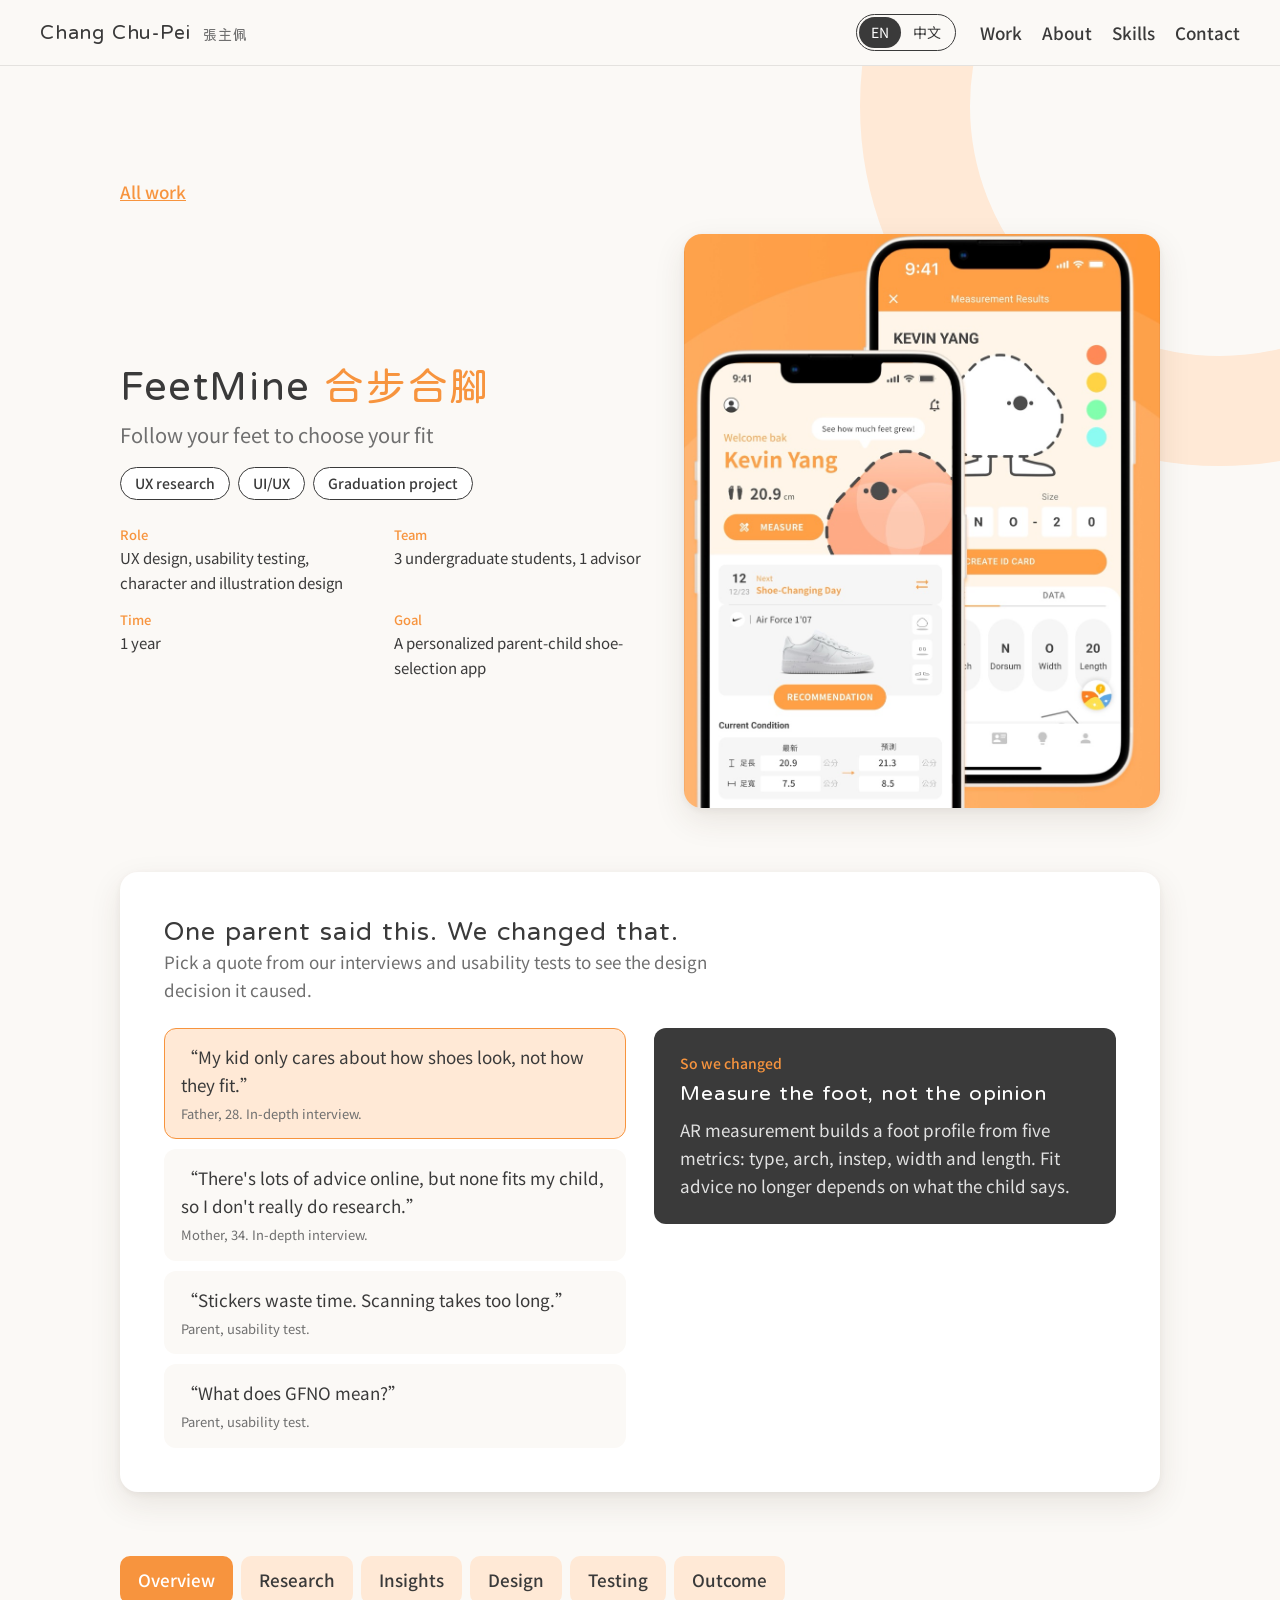
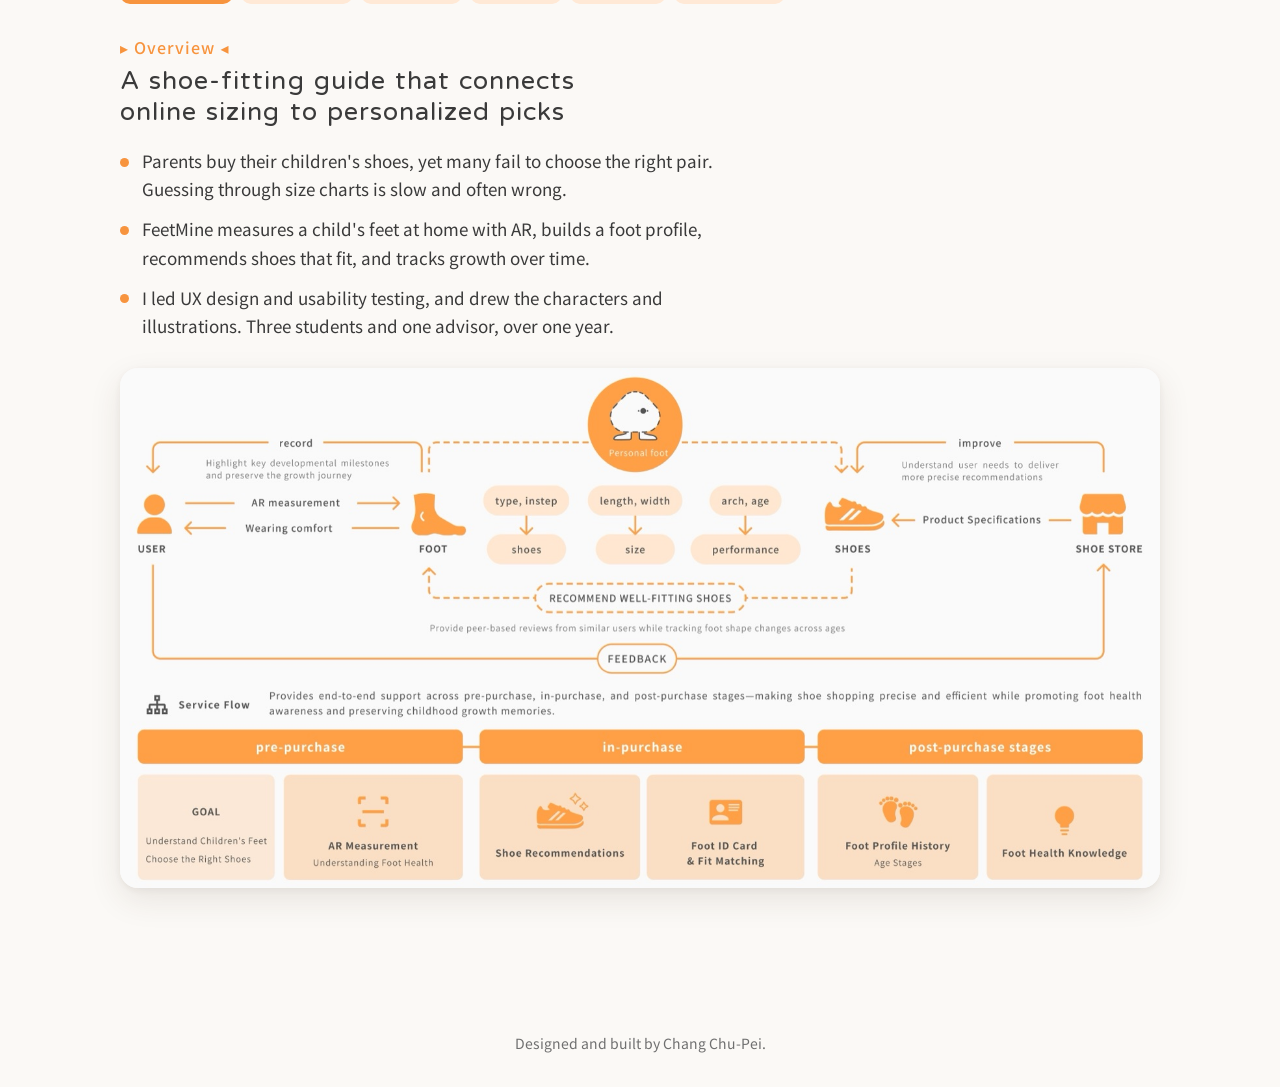
==== feetmine.html @ 97635e53 "Split the site into a case-study page per project script.js becomes site.js (shared), home.js and pr" ====
<!DOCTYPE html>
<html lang="en">
<head>
  <meta charset="utf-8">
  <meta name="viewport" content="width=device-width, initial-scale=1">
  <title>FeetMine 合步合腳, a case study by Chang Chu-Pei</title>
  <meta name="description" content="FeetMine: a parent-child shoe-selection app. UX research, prototyping and usability testing by Chang Chu-Pei.">
  <link rel="preconnect" href="https://fonts.gstatic.com" crossorigin>
  <link href="https://fonts.googleapis.com/css2?family=Huninn&family=Noto+Sans+TC:wght@400;500&display=swap" rel="stylesheet">
  <link rel="stylesheet" href="style.css">
</head>
<body data-project="feetmine">
  <!-- A case-study page. data-project above names the entry in content.js that fills this page.
       To add a project: copy this file, change data-project, and add the entry to content.js. -->

  <a class="skip" href="#study" data-text="site.skip"></a>

  <header class="topbar">
    <a class="brand" href="index.html"><span data-text="site.name"></span> <small data-text="site.nameOther"></small></a>
    <div class="lang" role="group" aria-label="Language / 語言">
      <button type="button" data-lang="en" lang="en">EN</button>
      <button type="button" data-lang="zh" lang="zh-Hant">中文</button>
    </div>
    <nav>
      <a href="index.html#work" data-text="site.nav.work"></a>
      <a href="index.html#about" data-text="site.nav.about"></a>
      <a href="index.html#skills" data-text="site.nav.skills"></a>
      <a href="index.html#contact" data-text="site.nav.contact"></a>
    </nav>
  </header>

  <main>
    <section id="study" class="section project" aria-labelledby="project-name">
      <div class="wrap">
        <a class="back" href="index.html#work" data-text="work.all"></a>

        <div class="project-head">
          <div>
            <h2 id="project-name"><span data-text="project.name"></span> <span class="zh-name" data-text="project.nameZh"></span></h2>
            <p class="tagline" data-text="project.tagline"></p>
            <ul class="tags" id="project-tags"></ul>
            <dl class="facts" id="project-facts"></dl>
          </div>
          <figure class="cover"><img id="cover" alt=""></figure>
        </div>

        <!-- The quote demo: what one person said, and what changed because of it. -->
        <div class="insights">
          <h3 data-text="project.insights.title"></h3>
          <p data-text="project.insights.lead"></p>
          <div class="insights-grid">
            <div class="quotes" id="quotes"></div>
            <div class="decision" id="decision" aria-live="polite"></div>
          </div>
        </div>

        <!-- The phases, one tab each. -->
        <div class="tabs" role="tablist" id="tablist"></div>
        <div id="panels"></div>
      </div>
    </section>
  </main>

  <footer><p data-text="site.footer"></p></footer>

  <script src="content.js"></script>
  <script src="site.js"></script>
  <script src="project.js"></script>
</body>
</html>
---- style.css ----
/* style.css — colors, fonts and layout for the whole site.
   The variables at the top are the design tokens. Change a color here and it changes everywhere.
   Rules are written for phones first. The @media (min-width: …) blocks at the end add the wider layouts. */

:root {
  --paper: #fbf9f6;
  --ink: #3a3a3a;
  --ink-soft: #6f6f6f;
  --line: rgba(58, 58, 58, 0.12);
  --card: #ffffff;
  --blue: #2f7cf6;                  /* the site's own colour */
  --blue-wash: #e3edff;
  --accent: var(--blue);            /* the current section's colour; project pages and cards set their own */
  --accent-wash: var(--blue-wash);
  --shadow: 0 12px 32px rgba(70, 50, 30, 0.10), 0 2px 6px rgba(70, 50, 30, 0.06);
  --shadow-lifted: 0 24px 48px rgba(70, 50, 30, 0.18), 0 4px 10px rgba(70, 50, 30, 0.08);
  --font-display: "Huninn", "Noto Sans TC", system-ui, sans-serif;
  --font-body: "Noto Sans TC", system-ui, sans-serif;
  --radius: 18px;
  --gutter: clamp(16px, 4vw, 40px);
}

/* ---------- Base ---------- */

*, *::before, *::after { box-sizing: border-box; }
html { scroll-behavior: smooth; }
body {
  margin: 0;
  font: 400 17px/1.65 var(--font-body);
  color: var(--ink);
  background: var(--paper);
}
img { max-width: 100%; height: auto; display: block; }
figure { margin: 0; }
ul, ol { margin: 0; padding: 0; list-style: none; }
h1, h2, h3, h4,
.brand, .folder-title, .badge-name, .note-title, .postcard-body {
  font-family: var(--font-display);
  letter-spacing: 0.04em;
}
h1, h2, h3, h4 { font-weight: 400; line-height: 1.2; margin: 0; }
h1 { font-size: clamp(32px, 3.4vw, 48px); line-height: 1.15; }
h2 { font-size: clamp(28px, 3.4vw, 40px); }
h3 { font-size: 26px; }
h4 { font-size: 21px; }
p { margin: 0 0 1em; max-width: 64ch; }
a { color: var(--accent); }
button { font: inherit; color: inherit; }
:focus-visible { outline: 3px solid var(--accent); outline-offset: 3px; }

.wrap { max-width: 1120px; margin-inline: auto; padding-inline: var(--gutter); }
.section { padding-block: clamp(64px, 9vw, 112px); }

.skip {
  position: absolute; top: -60px; left: 16px; z-index: 100;
  padding: 8px 14px; border-radius: 8px; background: var(--ink); color: #fff;
}
.skip:focus { top: 12px; }

/* ---------- Top bar ---------- */

.topbar {
  position: sticky; top: 0; z-index: 50;
  display: flex; flex-wrap: wrap; align-items: center; gap: 12px 24px;
  padding: 14px var(--gutter);
  background: var(--paper);
  border-bottom: 1px solid var(--line);
}
.brand { margin-right: auto; font-size: 20px; color: var(--ink); text-decoration: none; }
.brand small { font-size: 14px; color: var(--ink-soft); margin-left: 6px; }
.topbar nav { display: flex; gap: 20px; }
.topbar nav a { color: var(--ink); text-decoration: none; font-weight: 500; }
.topbar nav a:hover { color: var(--blue); }
.lang { display: flex; padding: 2px; border: 1.5px solid var(--ink); border-radius: 999px; }
.lang button { padding: 4px 12px; border: 0; border-radius: 999px; background: none; font-size: 14px; cursor: pointer; }
.lang button[aria-pressed="true"] { background: var(--ink); color: #fff; }
/* On phones the nav drops to its own row under the name. */
@media (max-width: 639px) {
  .topbar nav { order: 3; flex-basis: 100%; gap: 16px; font-size: 15px; }
}

/* ---------- The desk ---------- */

.desk, .project { position: relative; overflow: hidden; }
.desk-grid { display: grid; gap: 40px; padding-block: 48px; }
.desk-copy { position: relative; z-index: 1; }
.desk-copy p { margin-top: 24px; font-size: 18px; color: var(--ink-soft); max-width: 40ch; }
.desk-copy .hint { font-size: 15px; }

/* The big pale rings behind the desk and the project, like the arcs in the FeetMine slides. */
.desk::before, .desk::after, .project::before {
  content: ""; position: absolute; pointer-events: none;
  border-radius: 50%; border: 110px solid var(--accent-wash);
}
.desk::before { width: 820px; height: 820px; top: -460px; left: -300px; }
.desk::after { width: 640px; height: 640px; bottom: -380px; right: -220px; }
.project::before { width: 720px; height: 720px; top: -320px; right: -300px; }

/* On phones the four objects form a grid. On wide screens (end of file) they scatter across the desk. */
.desk-objects { position: relative; z-index: 1; display: grid; grid-template-columns: 1fr 1fr; gap: 18px; }

/* One object on the desk. It is a link, so it also works with the keyboard. */
.object {
  position: relative; display: block;
  color: var(--ink); text-decoration: none;
  background: var(--card); box-shadow: var(--shadow);
  transition: box-shadow 0.2s, scale 0.2s;
}
.object:hover, .object:focus-visible, .object.lifted { scale: 1.03; box-shadow: var(--shadow-lifted); }
.object.lifted { cursor: grabbing; scale: 1.05; }
.object-link { display: block; margin-top: 10px; font-size: 13px; font-weight: 500; color: var(--blue); }
.folder-title, .folder-caption, .badge-name, .badge-role, .note-title, .postcard-title, .postcard-body { display: block; }
@keyframes drop {
  from { opacity: 0; translate: 0 -40px; rotate: 0deg; }
}

/* The work folder. home.js gives it the newest project's colours. */
.folder {
  grid-column: 1 / -1;
  padding: 22px 22px 26px;
  border-radius: 0 14px 14px 14px;
  background: var(--accent-wash);
}
.folder::before {
  content: ""; position: absolute; top: -26px; left: 0;
  width: 48%; height: 28px;
  background: var(--accent); border-radius: 10px 10px 0 0;
}
.folder-tab { position: absolute; top: -22px; left: 14px; font-size: 13px; color: #fff; }
.folder-title { max-width: 66%; font-size: 26px; line-height: 1.1; }
.folder-caption { margin-top: 4px; font-size: 14px; color: var(--ink-soft); max-width: 62%; }
.folder-mascot { position: absolute; right: 10px; bottom: 8px; width: 84px; mix-blend-mode: multiply; }

/* The lanyard badge. */
.badge { padding: 28px 16px 16px; border-radius: 14px; text-align: center; }
.badge::before {
  content: ""; position: absolute; top: 10px; left: 50%; translate: -50% 0;
  width: 44px; height: 8px; border-radius: 4px; background: var(--blue);
}
.badge img { width: 100%; aspect-ratio: 3 / 4; object-fit: cover; border-radius: 8px; margin-top: 6px; }
.badge-name { margin-top: 12px; font-size: 18px; }
.badge-role { font-size: 12px; line-height: 1.4; color: var(--ink-soft); }

/* The sticky note. */
.note { padding: 18px 18px 20px; border-radius: 4px; background: var(--blue-wash); }
.note-title { margin-bottom: 8px; font-size: 17px; }
.note ul { font-size: 14px; line-height: 1.7; color: var(--ink-soft); }
.note li::before { content: "– "; }

/* The postcard. */
.postcard { grid-column: 1 / -1; padding: 20px 22px; border-radius: 6px; }
.stamp {
  position: absolute; top: 14px; right: 14px;
  width: 56px; height: 64px; padding: 4px;
  display: grid; place-items: center;
  border: 1.5px dashed var(--blue); border-radius: 4px;
  font-size: 11px; line-height: 1.2; text-align: center; color: var(--blue);
}
.postcard-title { font-size: 13px; color: var(--ink-soft); }
.postcard-body { margin-top: 8px; font-size: 24px; max-width: 70%; }

/* ---------- Work: the list of projects (home page) ---------- */

.lead { margin: 8px 0 32px; font-size: 18px; color: var(--ink-soft); }
.work-grid { display: grid; gap: 28px; }
/* One card per project. The card's --accent comes from content.js (see home.js). */
.work-card {
  display: block; overflow: hidden;
  color: var(--ink); text-decoration: none;
  background: var(--card); border-radius: var(--radius); box-shadow: var(--shadow);
  transition: box-shadow 0.2s, translate 0.2s;
}
.work-card:hover, .work-card:focus-visible { box-shadow: var(--shadow-lifted); translate: 0 -4px; }
.work-card img { width: 100%; aspect-ratio: 4 / 3; object-fit: cover; }
.work-card-body { padding: 22px 24px 26px; }
.work-card h3 { font-size: 24px; }
.work-card p { margin: 6px 0 14px; font-size: 15px; color: var(--ink-soft); }
.work-card .tags { margin-bottom: 16px; }
.read { font-weight: 500; color: var(--accent); }

/* ---------- Work: a project page ---------- */

/* project.js sets --accent and --accent-wash on .project from content.js. */
.project > .wrap { position: relative; }
.back { display: inline-block; margin-bottom: 28px; font-weight: 500; }

.project-head { display: grid; gap: 40px; align-items: center; margin-bottom: 64px; }
.zh-name { color: var(--accent); }
.tagline { margin: 8px 0 16px; font-size: 20px; color: var(--ink-soft); }
.tags { display: flex; flex-wrap: wrap; gap: 8px; margin-bottom: 24px; }
.tags li { padding: 4px 14px; border: 1.5px solid var(--ink); border-radius: 999px; background: var(--card); font-size: 14px; font-weight: 500; }
.facts { display: grid; grid-template-columns: 1fr 1fr; gap: 14px 24px; margin: 0; }
.facts dt { font-size: 13px; font-weight: 500; color: var(--accent); }
.facts dd { margin: 0; font-size: 15px; }
.cover img, .about-grid img { border-radius: var(--radius); box-shadow: var(--shadow); }

/* The quote demo. */
.insights {
  margin-bottom: 64px; padding: clamp(24px, 4vw, 44px);
  background: var(--card); border-radius: var(--radius); box-shadow: var(--shadow);
}
.insights > p { color: var(--ink-soft); }
.insights-grid { display: grid; gap: 28px; align-items: start; margin-top: 24px; }
.quotes { display: grid; gap: 10px; }
.quote {
  display: grid; gap: 4px; padding: 14px 16px;
  text-align: left; cursor: pointer;
  background: var(--paper); border: 1.5px solid transparent; border-radius: 12px;
}
.quote:hover { border-color: var(--accent); }
.quote[aria-pressed="true"] { background: var(--accent-wash); border-color: var(--accent); }
.quote .who { font-size: 13px; color: var(--ink-soft); }
.decision { padding: 24px 26px; border-radius: 12px; background: var(--ink); color: #fff; }
.decision > * { animation: reveal 0.3s ease-out; } /* new text slides in each time a quote is picked */
.decision-label { margin-bottom: 6px; font-size: 14px; font-weight: 500; color: var(--accent); }
.decision h4 { margin-bottom: 10px; }
.decision p:last-child { margin: 0; color: rgba(255, 255, 255, 0.85); }
@keyframes reveal {
  from { opacity: 0; translate: 0 8px; }
}

/* The phase tabs. */
.tabs { display: flex; gap: 8px; margin-bottom: 28px; padding-bottom: 6px; overflow-x: auto; scrollbar-width: none; }
.tabs [role="tab"] {
  flex: none; padding: 10px 18px;
  border: 0; border-radius: 10px; background: var(--accent-wash);
  font-weight: 500; cursor: pointer;
}
.tabs [aria-selected="true"] { background: var(--accent); color: #fff; }
[role="tabpanel"] h3 { margin-bottom: 20px; max-width: 30ch; }
.phase-mark { display: block; margin-bottom: 8px; font-family: var(--font-body); font-size: 16px; font-weight: 500; color: var(--accent); }
.phase-mark::before { content: "▸ "; }
.phase-mark::after { content: " ◂"; }
.points { display: grid; gap: 12px; margin-bottom: 28px; max-width: 70ch; }
.points li { position: relative; padding-left: 22px; }
.points li::before { content: ""; position: absolute; left: 0; top: 0.6em; width: 9px; height: 9px; border-radius: 50%; background: var(--accent); }
.figures { display: grid; gap: 16px; grid-template-columns: repeat(auto-fit, minmax(280px, 1fr)); }
.figures img { width: 100%; border-radius: var(--radius); box-shadow: var(--shadow); }

/* ---------- About ---------- */

.about-grid { display: grid; gap: 40px; align-items: center; margin-bottom: 56px; }
.about-grid figure { max-width: 260px; }
.about-grid h2 { margin-bottom: 16px; }
.cv { display: grid; gap: 48px; }
.cv h3 { margin: 0 0 16px; font-size: 22px; }
.cv h3:not(:first-child) { margin-top: 32px; }
.timeline { display: grid; gap: 16px; padding-left: 22px; border-left: 2px solid var(--blue-wash); }
.timeline li { position: relative; display: grid; gap: 2px; font-size: 15px; }
.timeline li::before {
  content: ""; position: absolute; left: -29px; top: 0.45em;
  width: 10px; height: 10px; border-radius: 50%;
  border: 2px solid var(--ink); background: var(--paper);
}
.timeline .when { color: var(--ink-soft); font-variant-numeric: tabular-nums; }
.timeline .detail { display: block; font-size: 13px; color: var(--ink-soft); }
.plain { font-size: 15px; }

/* ---------- Skills ---------- */

.skills-grid { display: grid; grid-template-columns: repeat(auto-fit, minmax(200px, 1fr)); gap: 32px; margin-top: 32px; }
.skills-grid h3 { margin-bottom: 10px; font-size: 20px; }
.skills-grid ul { font-size: 15px; line-height: 1.8; color: var(--ink-soft); }

/* ---------- Contact ---------- */

.postcard-big {
  position: relative; max-width: 720px; padding: clamp(28px, 5vw, 56px);
  background: var(--card); border-radius: 10px; box-shadow: var(--shadow);
}
.postcard-big .stamp { top: 24px; right: 24px; width: 68px; height: 80px; font-size: 12px; }
.postcard-big h2 { margin-bottom: 12px; max-width: 12ch; }
.button {
  display: inline-block; margin-top: 8px; padding: 12px 24px;
  border-radius: 999px; background: var(--blue); color: #fff;
  font-weight: 500; text-decoration: none;
}
.button:hover { background: color-mix(in srgb, var(--blue) 85%, black); }
.email { margin: 16px 0 0; font-size: 15px; color: var(--ink-soft); }

footer { padding: 32px var(--gutter); font-size: 14px; color: var(--ink-soft); text-align: center; }
footer p { margin: 0; max-width: none; }

/* ---------- Wider screens ---------- */

@media (min-width: 720px) {
  /* The desk: objects scatter at slight angles, drop in once on load, and can be dragged (script.js). */
  .desk-objects { display: block; height: 600px; }
  .object {
    position: absolute;
    rotate: var(--tilt);
    cursor: grab; touch-action: none; user-select: none; -webkit-user-select: none;
    animation: drop 0.7s cubic-bezier(0.2, 0.7, 0.2, 1) backwards;
    animation-delay: calc(var(--i) * 110ms);
  }
  .folder   { --tilt: -3deg; --i: 0; top: 6%;  left: 40%; width: 320px; }
  .badge    { --tilt: 4deg;  --i: 1; top: 16%; left: 4%;  width: 186px; }
  .note     { --tilt: -5deg; --i: 2; top: 40%; left: 64%; width: 196px; }
  .postcard { --tilt: 2deg;  --i: 3; top: 70%; left: 26%; width: 290px; }

  .timeline li { grid-template-columns: 8.5em 1fr; gap: 12px; }
  .work-grid { grid-template-columns: repeat(auto-fill, minmax(320px, 1fr)); }
}

@media (min-width: 900px) {
  .desk-grid { grid-template-columns: 5fr 7fr; align-items: center; min-height: min(calc(100vh - 66px), 820px); }
  .project-head { grid-template-columns: 1.1fr 1fr; }
  .insights-grid { grid-template-columns: 1fr 1fr; }
  .decision { position: sticky; top: 90px; }
  .about-grid { grid-template-columns: 260px 1fr; }
  .cv { grid-template-columns: 1.2fr 1fr; }
}

@media (prefers-reduced-motion: reduce) {
  html { scroll-behavior: auto; }
  *, *::before, *::after { animation: none !important; transition: none !important; }
}
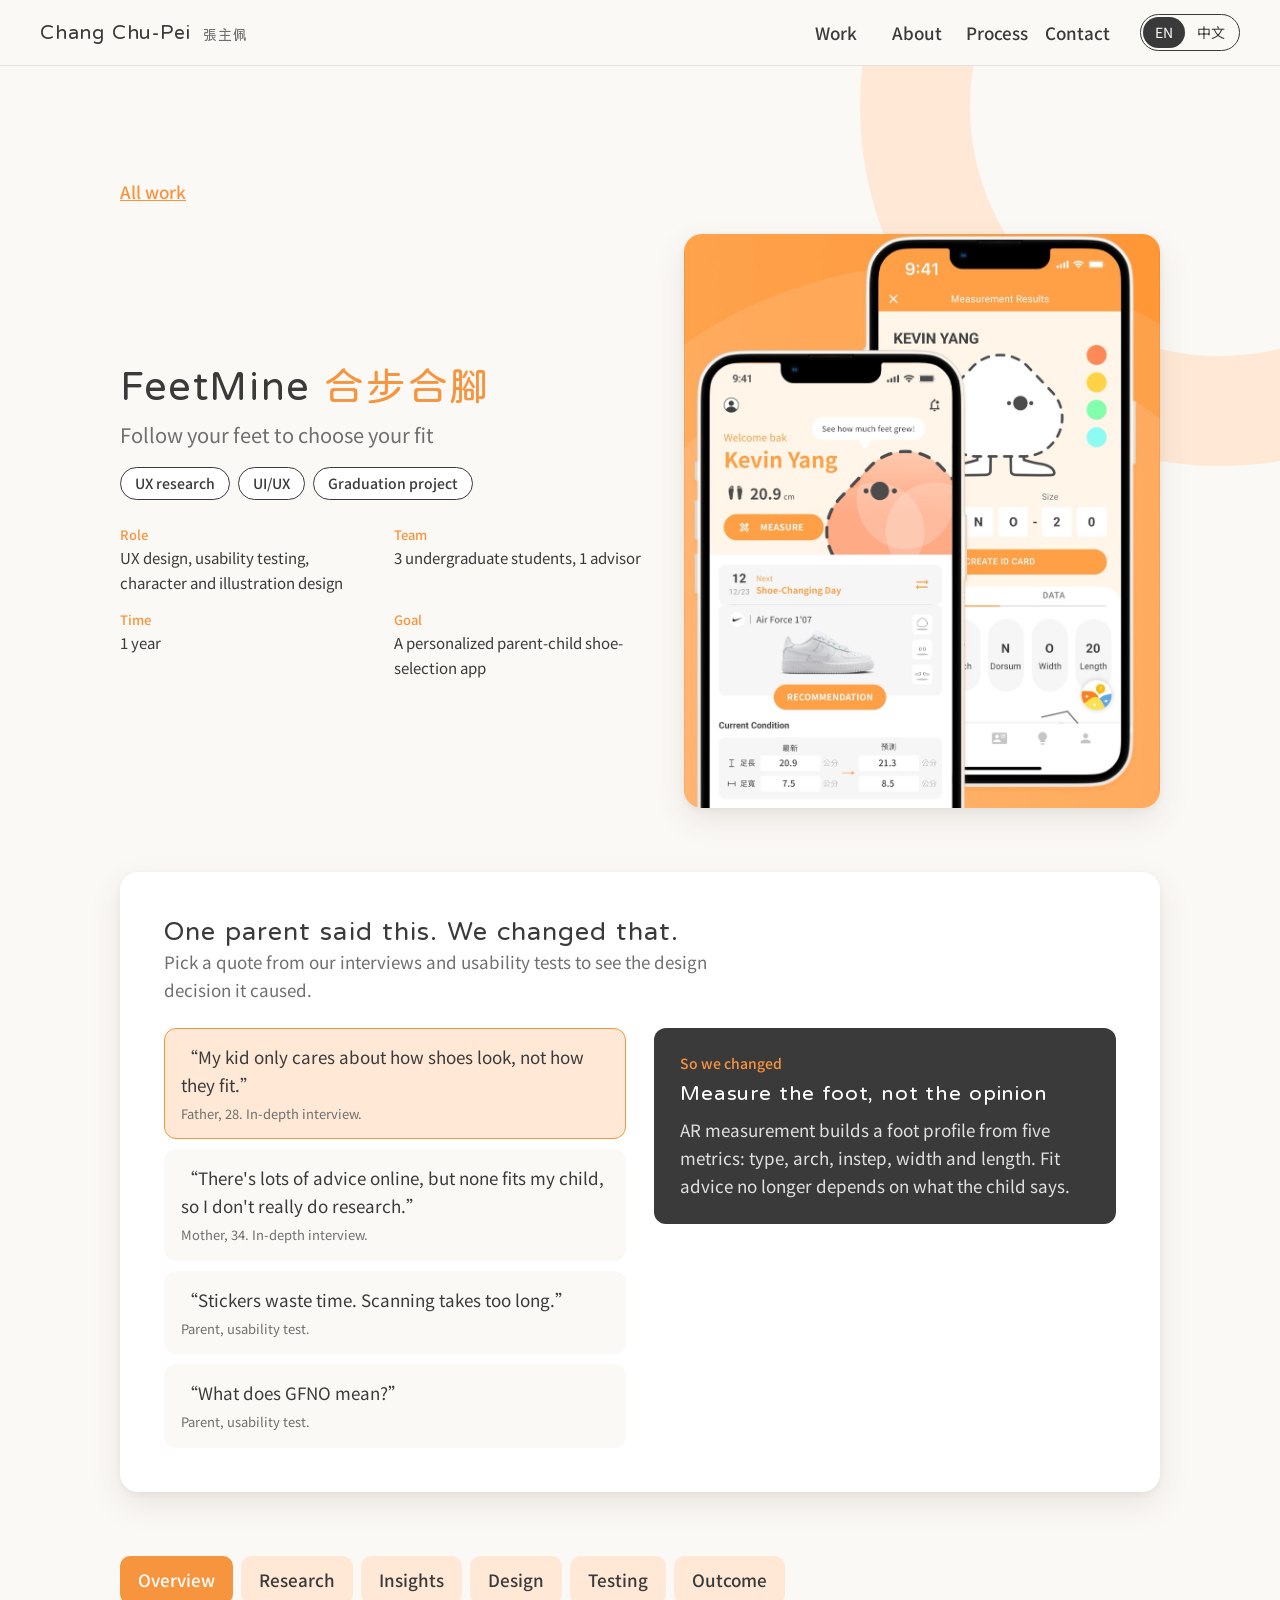
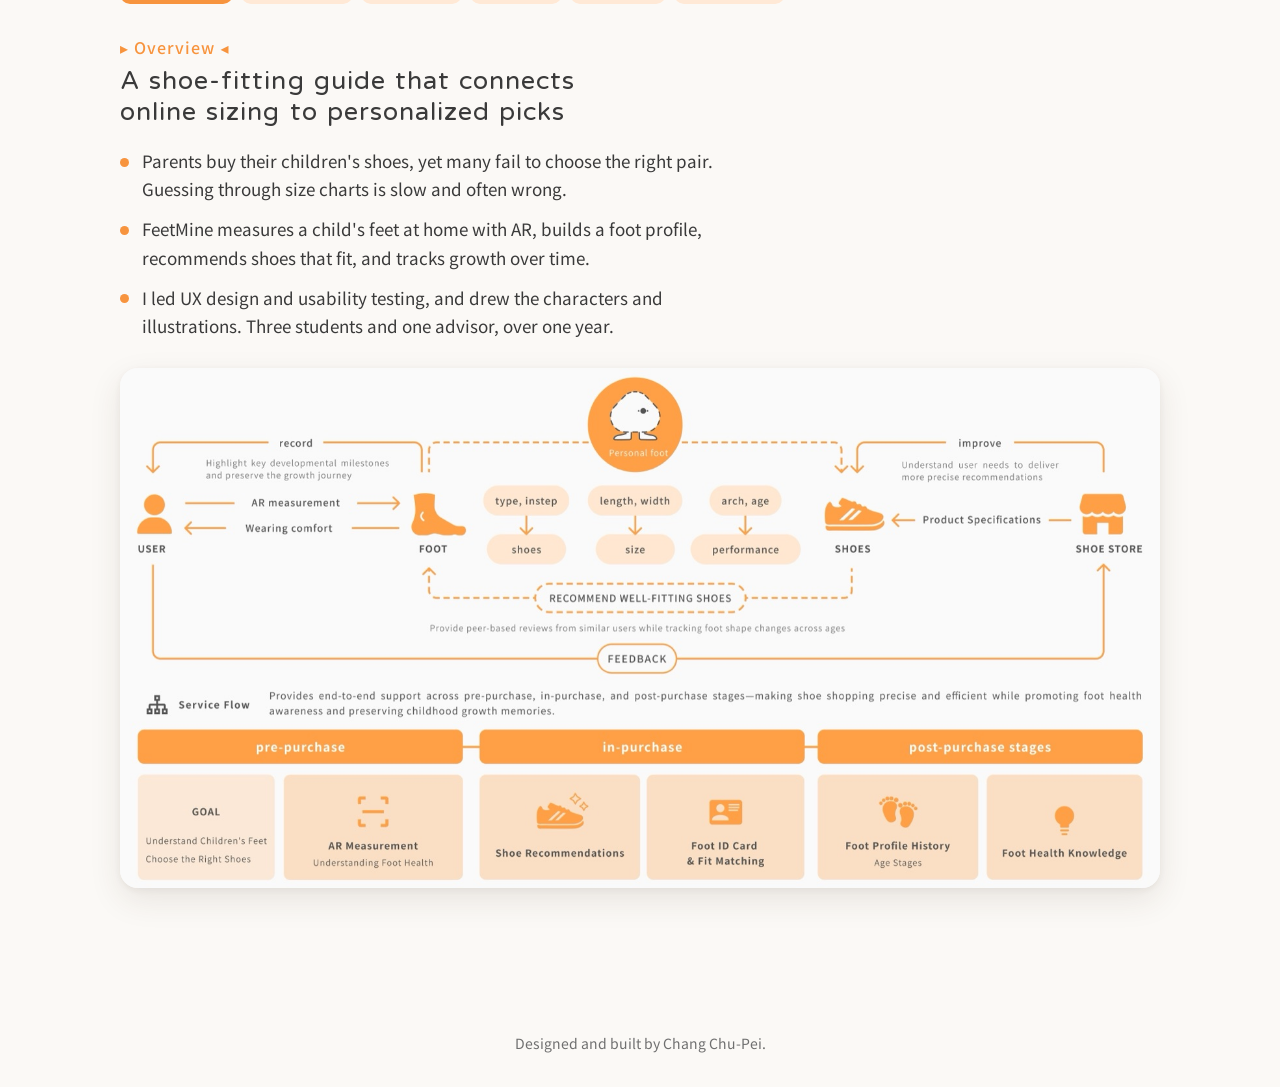
==== commit 5805eead: "Update latest martina" ====
--- a/feetmine.html
+++ b/feetmine.html
@@ -17,16 +17,16 @@
 
   <header class="topbar">
     <a class="brand" href="index.html"><span data-text="site.name"></span> <small data-text="site.nameOther"></small></a>
-    <div class="lang" role="group" aria-label="Language / 語言">
-      <button type="button" data-lang="en" lang="en">EN</button>
-      <button type="button" data-lang="zh" lang="zh-Hant">中文</button>
-    </div>
     <nav>
       <a href="index.html#work" data-text="site.nav.work"></a>
       <a href="index.html#about" data-text="site.nav.about"></a>
       <a href="index.html#skills" data-text="site.nav.skills"></a>
       <a href="index.html#contact" data-text="site.nav.contact"></a>
     </nav>
+    <div class="lang" role="group" aria-label="Language / 語言">
+      <button type="button" data-lang="en" lang="en">EN</button>
+      <button type="button" data-lang="zh" lang="zh-Hant">中文</button>
+    </div>
   </header>
 
   <main>
--- a/style.css
+++ b/style.css
@@ -66,17 +66,24 @@
   background: var(--paper);
   border-bottom: 1px solid var(--line);
 }
+/* The name at the left; the section links and the language switch together at the right.
+   The links have a fixed width, so the switch stays put when the words change length. */
 .brand { margin-right: auto; font-size: 20px; color: var(--ink); text-decoration: none; }
 .brand small { font-size: 14px; color: var(--ink-soft); margin-left: 6px; }
-.topbar nav { display: flex; gap: 20px; }
-.topbar nav a { color: var(--ink); text-decoration: none; font-weight: 500; }
+.topbar nav { display: flex; gap: 4px; }
+.topbar nav a { min-width: 4.5em; padding: 4px 0; text-align: center; color: var(--ink); text-decoration: none; font-weight: 500; }
 .topbar nav a:hover { color: var(--blue); }
 .lang { display: flex; padding: 2px; border: 1.5px solid var(--ink); border-radius: 999px; }
 .lang button { padding: 4px 12px; border: 0; border-radius: 999px; background: none; font-size: 14px; cursor: pointer; }
 .lang button[aria-pressed="true"] { background: var(--ink); color: #fff; }
-/* On phones the nav drops to its own row under the name. */
+/* On phones the name takes the first row; the links and the language switch share the second. */
 @media (max-width: 639px) {
-  .topbar nav { order: 3; flex-basis: 100%; gap: 16px; font-size: 15px; }
+  .topbar { gap: 8px 12px; }
+  .brand { flex-basis: 100%; }
+  .topbar nav { gap: 12px; font-size: 15px; }
+  .topbar nav a { min-width: 0; }
+  .lang { margin-left: auto; }
+  .lang button { padding: 4px 10px; }
 }
 
 /* ---------- The desk ---------- */
@@ -85,7 +92,10 @@
 .desk-grid { display: grid; gap: 40px; padding-block: 48px; }
 .desk-copy { position: relative; z-index: 1; }
 .desk-copy p { margin-top: 24px; font-size: 18px; color: var(--ink-soft); max-width: 40ch; }
+.desk-copy .greeting { margin: 0 0 12px; font-family: var(--font-display); color: var(--ink); }
 .desk-copy .hint { font-size: 15px; }
+h1 em { font-style: normal; color: var(--blue); }
+.actions { display: flex; flex-wrap: wrap; gap: 12px; }
 
 /* The big pale rings behind the desk and the project, like the arcs in the FeetMine slides. */
 .desk::before, .desk::after, .project::before {
@@ -113,6 +123,10 @@
 @keyframes drop {
   from { opacity: 0; translate: 0 -40px; rotate: 0deg; }
 }
+/* The bob uses transform, not translate, because dragging sets translate by hand (home.js). */
+@keyframes float {
+  50% { transform: translateY(-7px); }
+}
 
 /* The work folder. home.js gives it the newest project's colours. */
 .folder {
@@ -141,11 +155,11 @@
 .badge-name { margin-top: 12px; font-size: 18px; }
 .badge-role { font-size: 12px; line-height: 1.4; color: var(--ink-soft); }
 
-/* The sticky note. */
+/* The sticky note: a title and a grid of tool logos. */
 .note { padding: 18px 18px 20px; border-radius: 4px; background: var(--blue-wash); }
-.note-title { margin-bottom: 8px; font-size: 17px; }
-.note ul { font-size: 14px; line-height: 1.7; color: var(--ink-soft); }
-.note li::before { content: "– "; }
+.note-title { margin-bottom: 12px; font-size: 17px; }
+.note-logos { display: grid; grid-template-columns: repeat(3, 1fr); gap: 12px 10px; }
+.note-logos img { width: 100%; height: 34px; object-fit: contain; } /* contain: the Canva wordmark is wide, the others are square */
 
 /* The postcard. */
 .postcard { grid-column: 1 / -1; padding: 20px 22px; border-radius: 6px; }
@@ -159,24 +173,26 @@
 .postcard-title { font-size: 13px; color: var(--ink-soft); }
 .postcard-body { margin-top: 8px; font-size: 24px; max-width: 70%; }
 
-/* ---------- Work: the list of projects (home page) ---------- */
+/* ---------- Work: one panel per project (home page) ---------- */
 
 .lead { margin: 8px 0 32px; font-size: 18px; color: var(--ink-soft); }
 .work-grid { display: grid; gap: 28px; }
-/* One card per project. The card's --accent comes from content.js (see home.js). */
+/* The panel wears the project's colours: --accent and --accent-wash come from content.js (see home.js). */
 .work-card {
-  display: block; overflow: hidden;
+  display: grid; gap: 32px;
+  padding: clamp(24px, 4vw, 48px);
   color: var(--ink); text-decoration: none;
-  background: var(--card); border-radius: var(--radius); box-shadow: var(--shadow);
+  background: var(--accent-wash); border-radius: 24px;
   transition: box-shadow 0.2s, translate 0.2s;
 }
 .work-card:hover, .work-card:focus-visible { box-shadow: var(--shadow-lifted); translate: 0 -4px; }
-.work-card img { width: 100%; aspect-ratio: 4 / 3; object-fit: cover; }
-.work-card-body { padding: 22px 24px 26px; }
-.work-card h3 { font-size: 24px; }
-.work-card p { margin: 6px 0 14px; font-size: 15px; color: var(--ink-soft); }
-.work-card .tags { margin-bottom: 16px; }
-.read { font-weight: 500; color: var(--accent); }
+.work-card .eyebrow { display: block; margin-bottom: 14px; font-family: var(--font-display); font-size: 18px; }
+.work-card h3 { font-size: clamp(26px, 3vw, 36px); max-width: 18ch; }
+.work-card p { margin: 14px 0 20px; color: var(--ink-soft); }
+.work-card img { width: 100%; border-radius: var(--radius); box-shadow: var(--shadow); }
+.stats { display: flex; flex-wrap: wrap; align-items: end; gap: 16px 40px; margin: 24px 0 0; }
+.stats dt { font-size: 14px; font-weight: 500; max-width: 18ch; }
+.stats dd { margin: 4px 0 0; font-family: var(--font-display); font-size: clamp(36px, 4vw, 48px); line-height: 1; color: var(--accent); }
 
 /* ---------- Work: a project page ---------- */
 
@@ -189,6 +205,7 @@
 .tagline { margin: 8px 0 16px; font-size: 20px; color: var(--ink-soft); }
 .tags { display: flex; flex-wrap: wrap; gap: 8px; margin-bottom: 24px; }
 .tags li { padding: 4px 14px; border: 1.5px solid var(--ink); border-radius: 999px; background: var(--card); font-size: 14px; font-weight: 500; }
+.tags img { display: inline; height: 16px; width: auto; margin-right: 6px; vertical-align: -3px; } /* width: auto lets the Canva wordmark be wide */
 .facts { display: grid; grid-template-columns: 1fr 1fr; gap: 14px 24px; margin: 0; }
 .facts dt { font-size: 13px; font-weight: 500; color: var(--accent); }
 .facts dd { margin: 0; font-size: 15px; }
@@ -256,11 +273,22 @@
 .timeline .detail { display: block; font-size: 13px; color: var(--ink-soft); }
 .plain { font-size: 15px; }
 
-/* ---------- Skills ---------- */
-
-.skills-grid { display: grid; grid-template-columns: repeat(auto-fit, minmax(200px, 1fr)); gap: 32px; margin-top: 32px; }
-.skills-grid h3 { margin-bottom: 10px; font-size: 20px; }
-.skills-grid ul { font-size: 15px; line-height: 1.8; color: var(--ink-soft); }
+/* ---------- How I work: three numbered steps joined by a line ---------- */
+
+.steps { display: grid; gap: 40px; counter-reset: step; }
+.steps > li { position: relative; padding-left: 68px; }
+.steps > li::before {
+  counter-increment: step; content: counter(step);
+  position: absolute; left: 0; top: 0;
+  width: 44px; height: 44px; display: grid; place-items: center;
+  border-radius: 50%; background: var(--blue-wash); color: var(--blue);
+  font-family: var(--font-display); font-size: 20px;
+}
+.steps > li:not(:last-child)::after { content: ""; position: absolute; left: 21px; top: 52px; bottom: -32px; width: 2px; background: var(--blue-wash); }
+.steps h3 { margin-bottom: 8px; font-size: 22px; line-height: 44px; }
+.steps p { color: var(--ink-soft); max-width: 60ch; }
+.steps .tags { margin: 0; }
+.steps .tags li { font-size: 13px; padding: 3px 12px; }
 
 /* ---------- Contact ---------- */
 
@@ -276,6 +304,8 @@
   font-weight: 500; text-decoration: none;
 }
 .button:hover { background: color-mix(in srgb, var(--blue) 85%, black); }
+.button.outline { background: none; border: 2px solid var(--ink); color: var(--ink); padding-block: 10px; }
+.button.outline:hover { background: var(--card); }
 .email { margin: 16px 0 0; font-size: 15px; color: var(--ink-soft); }
 
 footer { padding: 32px var(--gutter); font-size: 14px; color: var(--ink-soft); text-align: center; }
@@ -290,16 +320,17 @@
     position: absolute;
     rotate: var(--tilt);
     cursor: grab; touch-action: none; user-select: none; -webkit-user-select: none;
-    animation: drop 0.7s cubic-bezier(0.2, 0.7, 0.2, 1) backwards;
-    animation-delay: calc(var(--i) * 110ms);
+    animation: drop 0.7s cubic-bezier(0.2, 0.7, 0.2, 1) backwards, float 3.6s ease-in-out infinite;
+    animation-delay: calc(var(--i) * 110ms), calc(var(--i) * -0.9s);
   }
+  .object:hover, .object.lifted { animation-play-state: running, paused; } /* holding it stops the bob */
   .folder   { --tilt: -3deg; --i: 0; top: 6%;  left: 40%; width: 320px; }
   .badge    { --tilt: 4deg;  --i: 1; top: 16%; left: 4%;  width: 186px; }
   .note     { --tilt: -5deg; --i: 2; top: 40%; left: 64%; width: 196px; }
   .postcard { --tilt: 2deg;  --i: 3; top: 70%; left: 26%; width: 290px; }
 
   .timeline li { grid-template-columns: 8.5em 1fr; gap: 12px; }
-  .work-grid { grid-template-columns: repeat(auto-fill, minmax(320px, 1fr)); }
+  .work-card { grid-template-columns: 1.1fr 1fr; align-items: center; }
 }
 
 @media (min-width: 900px) {
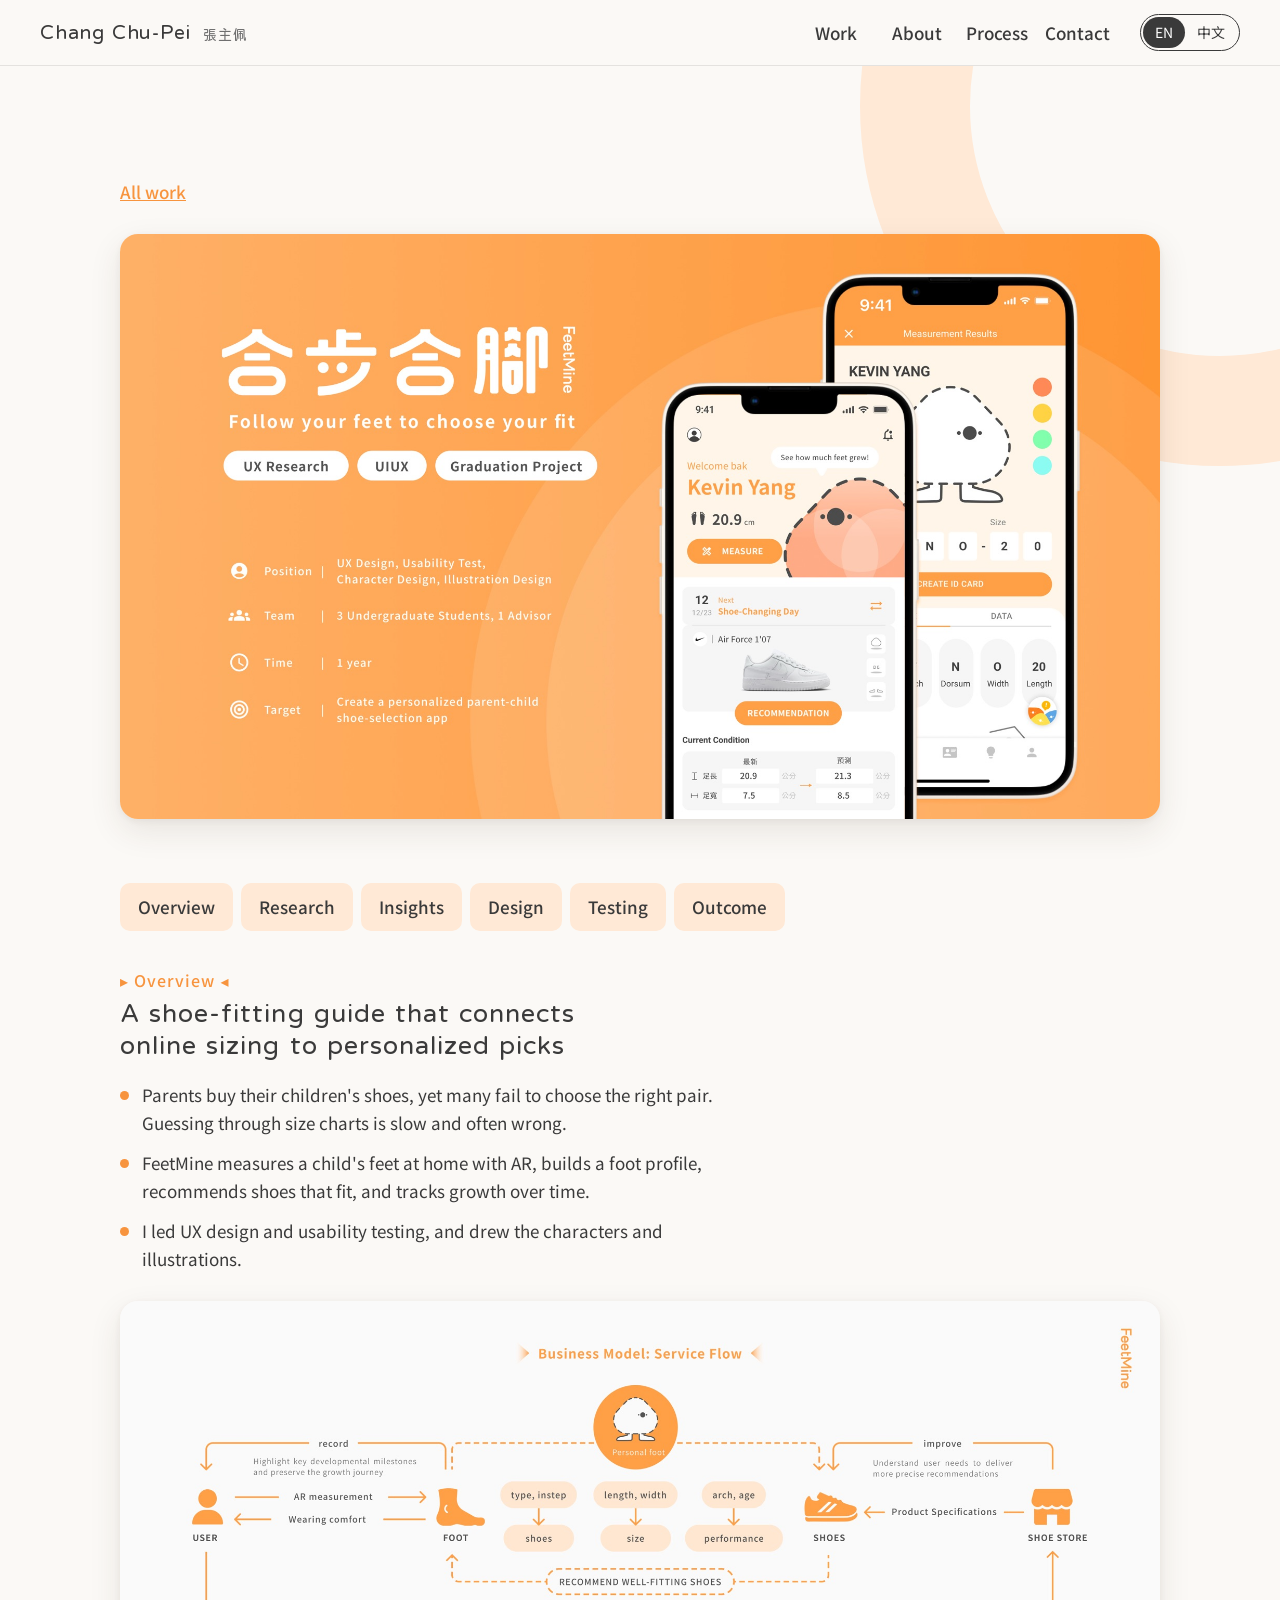
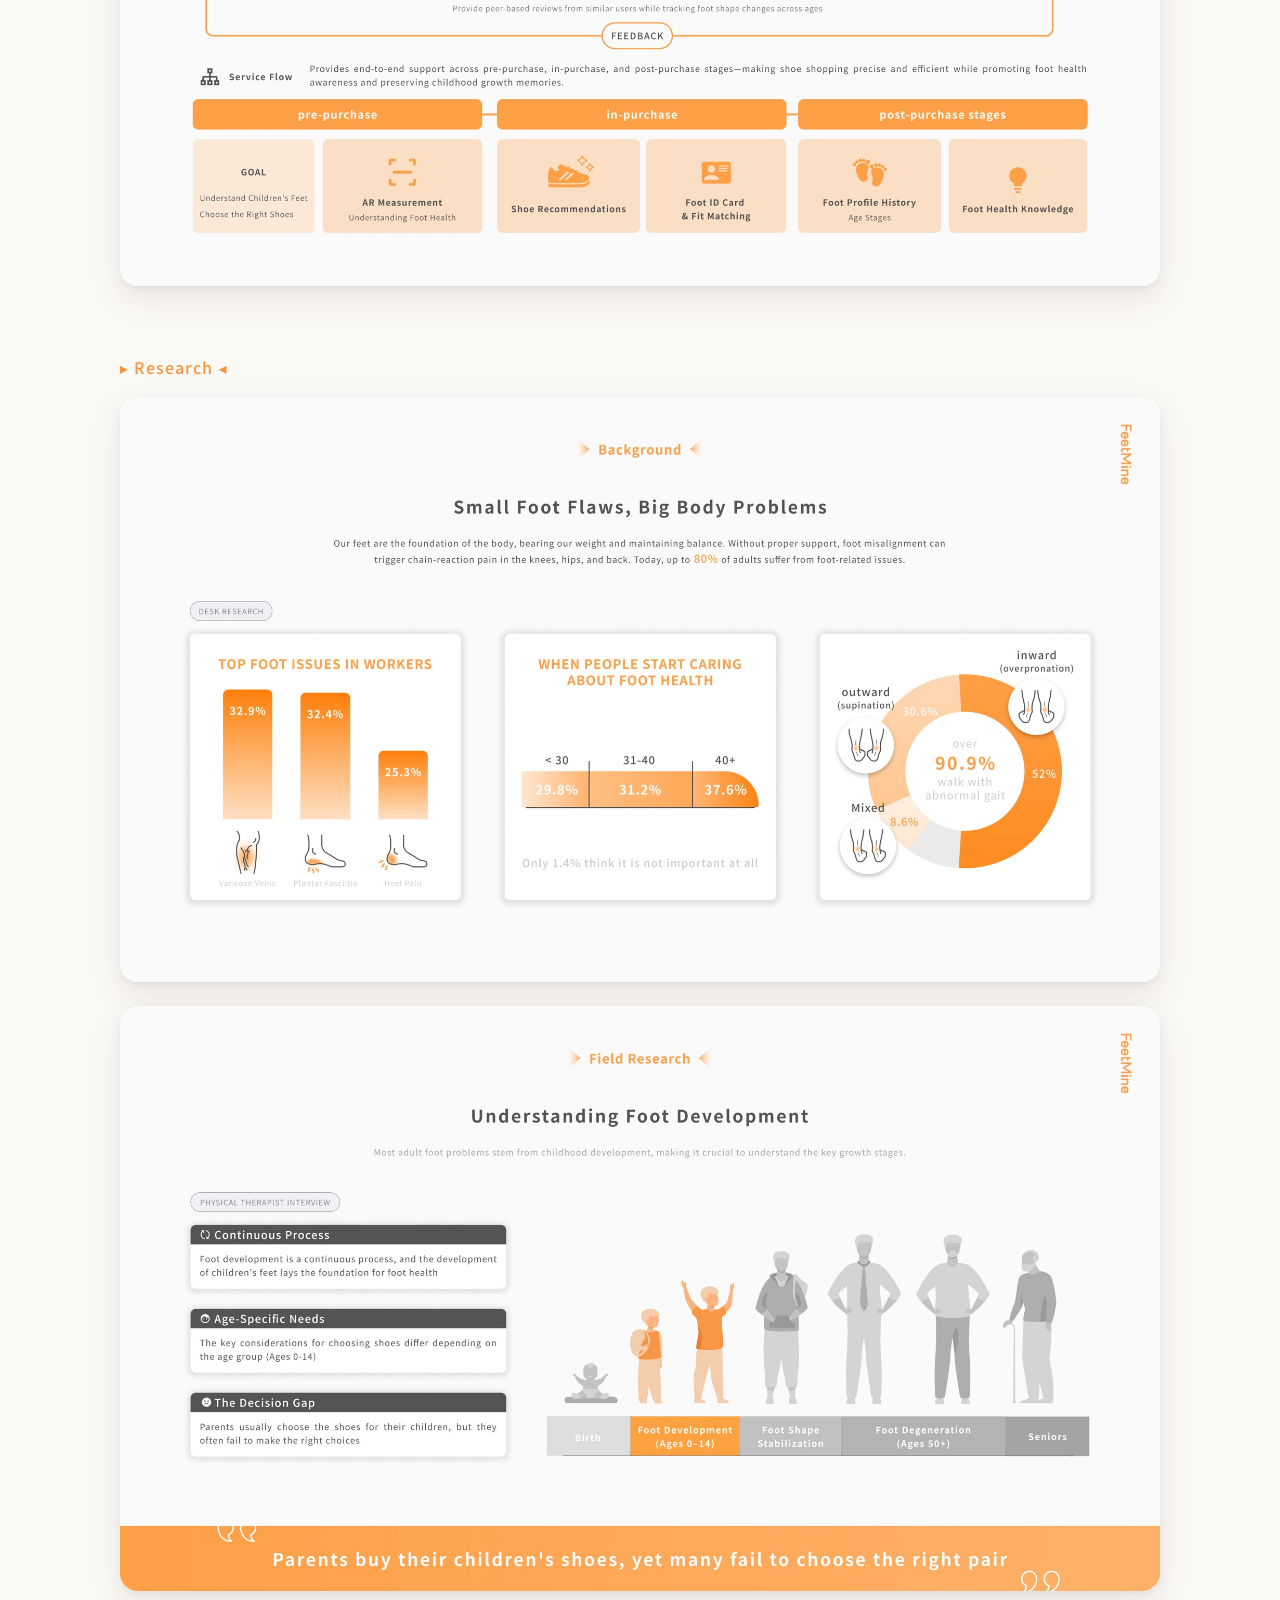
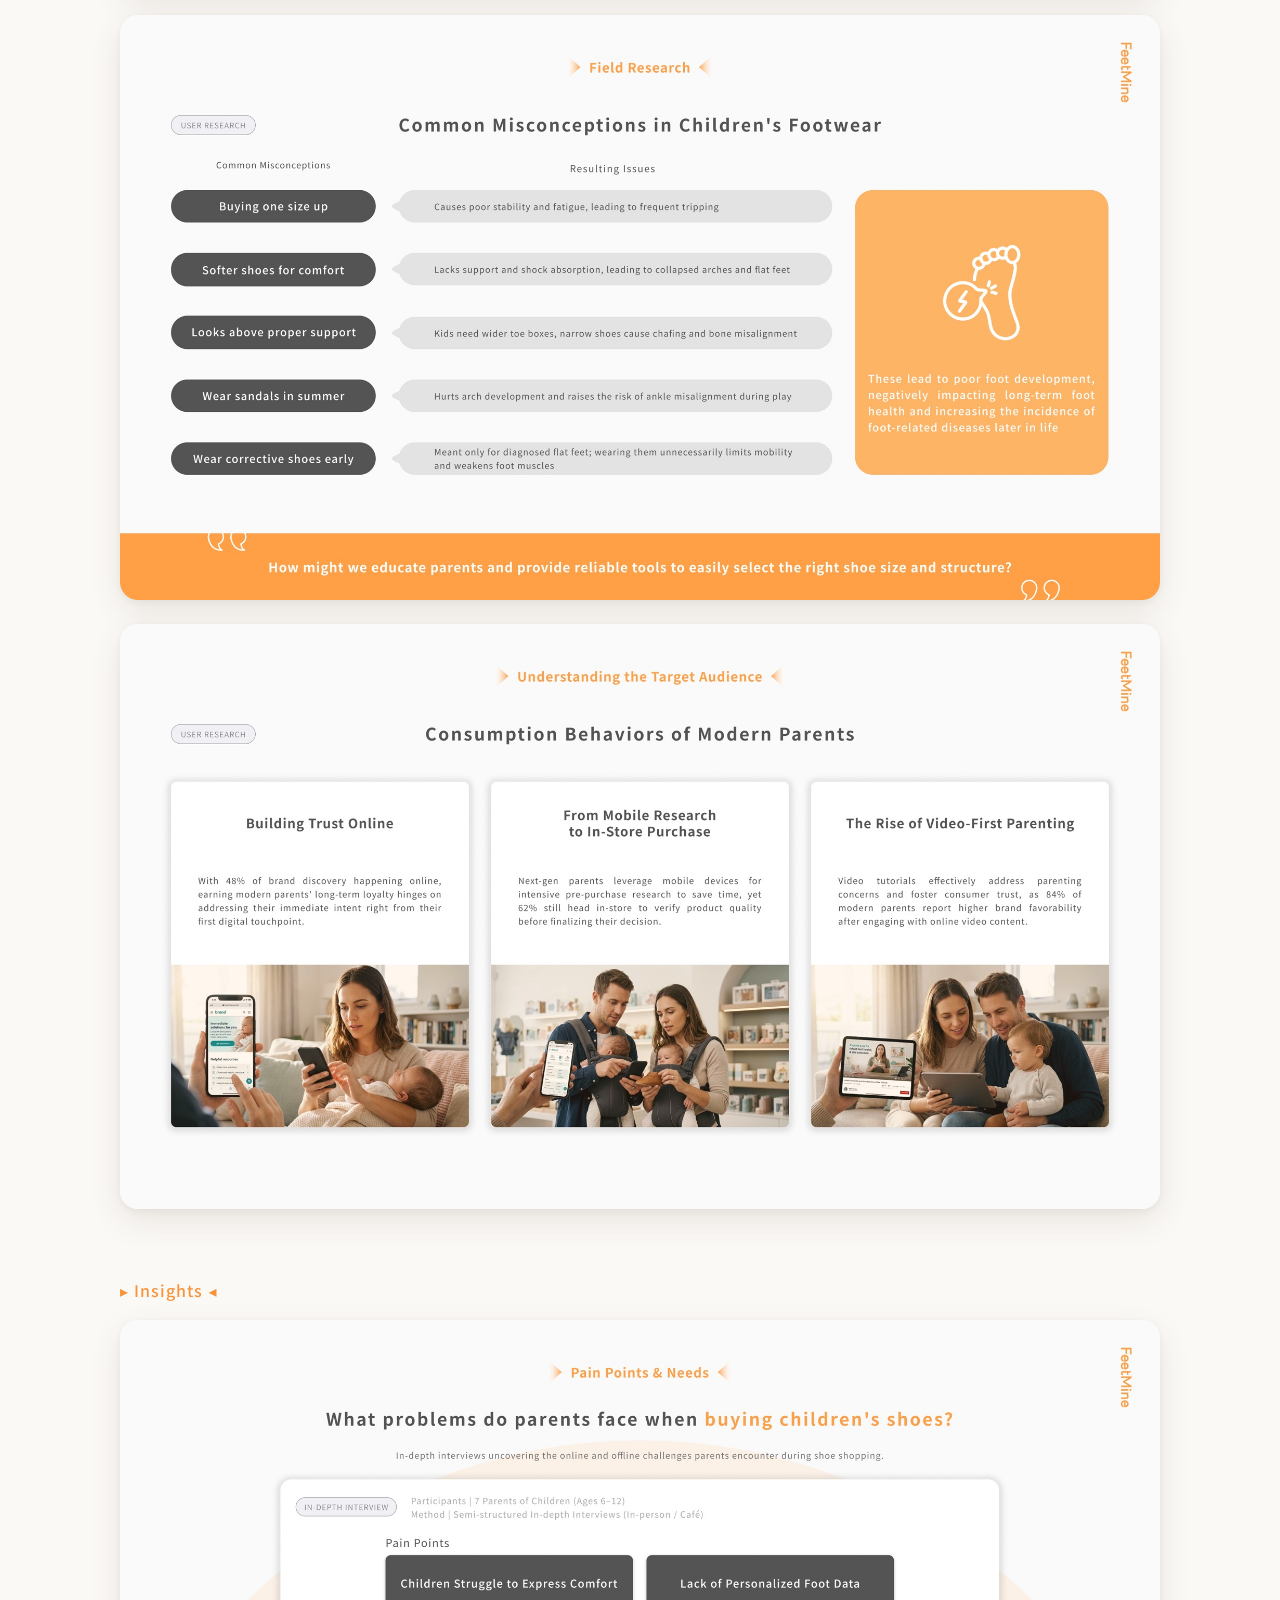
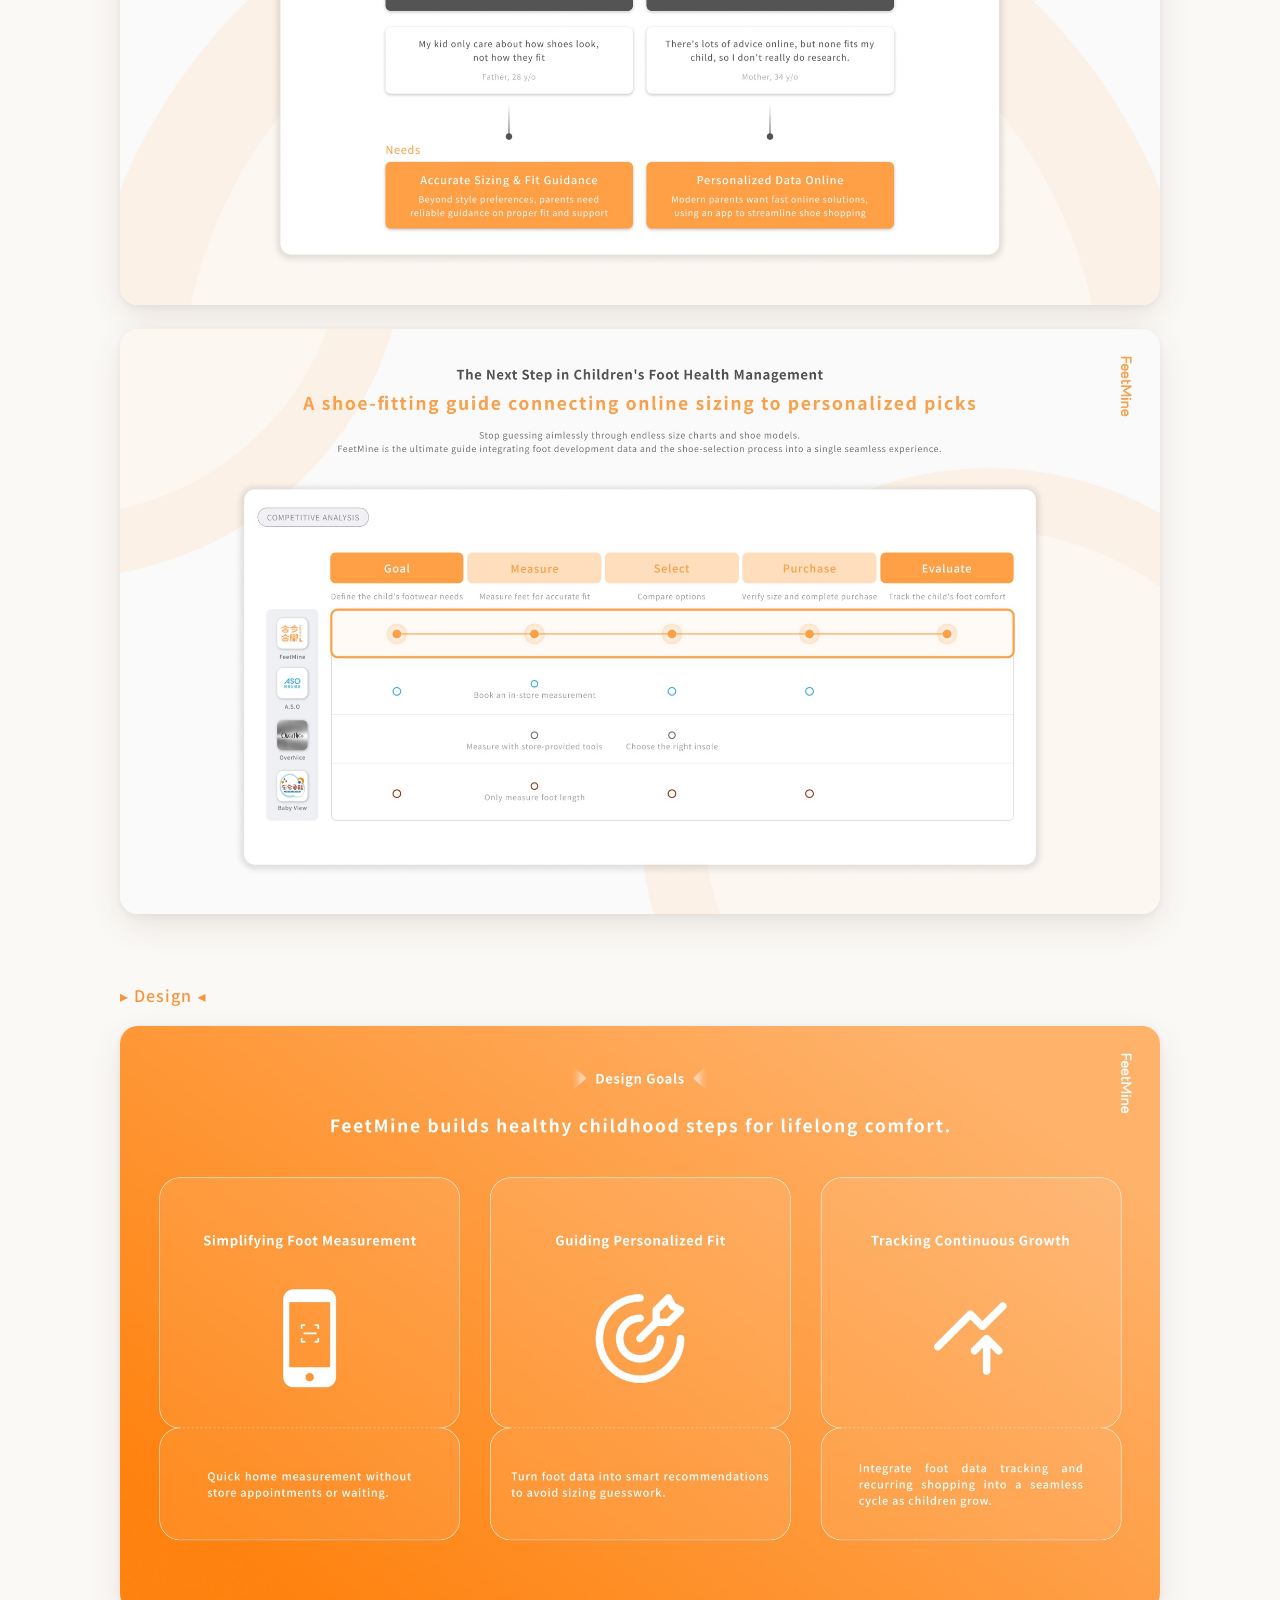
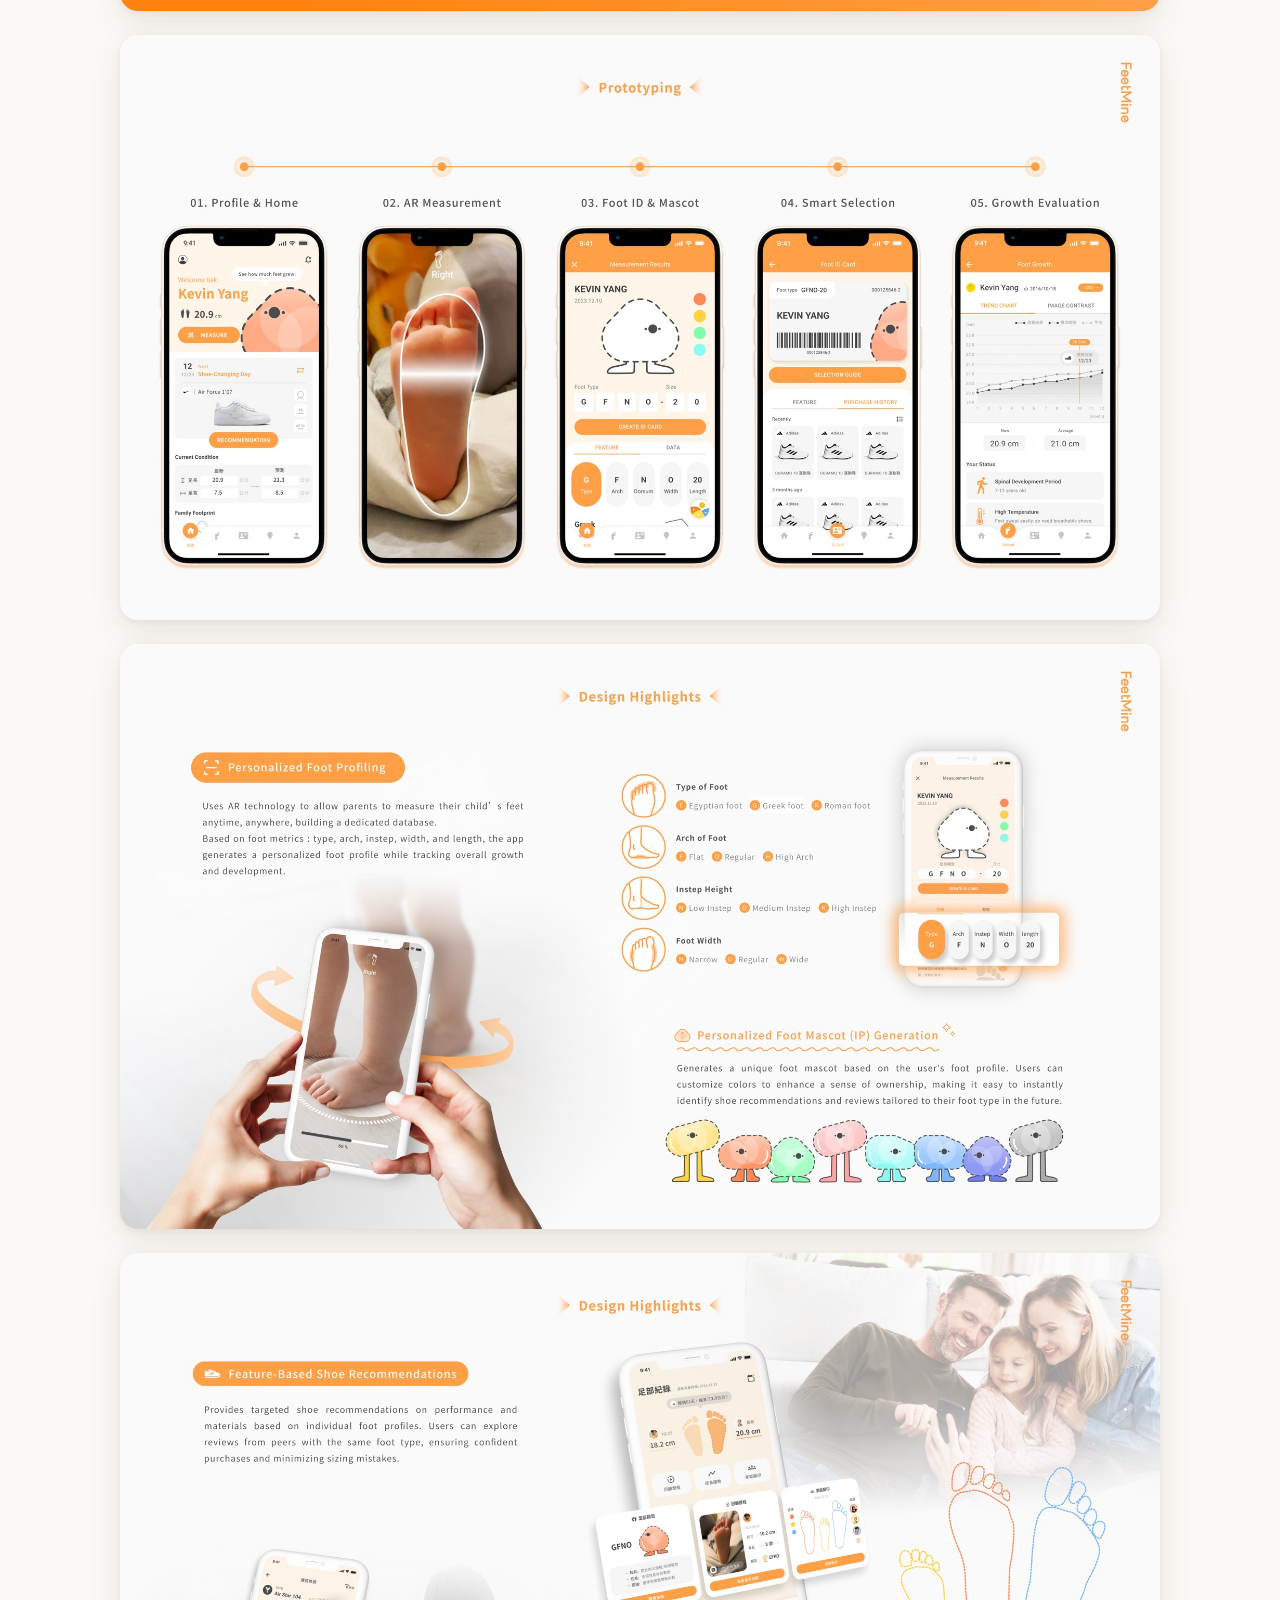
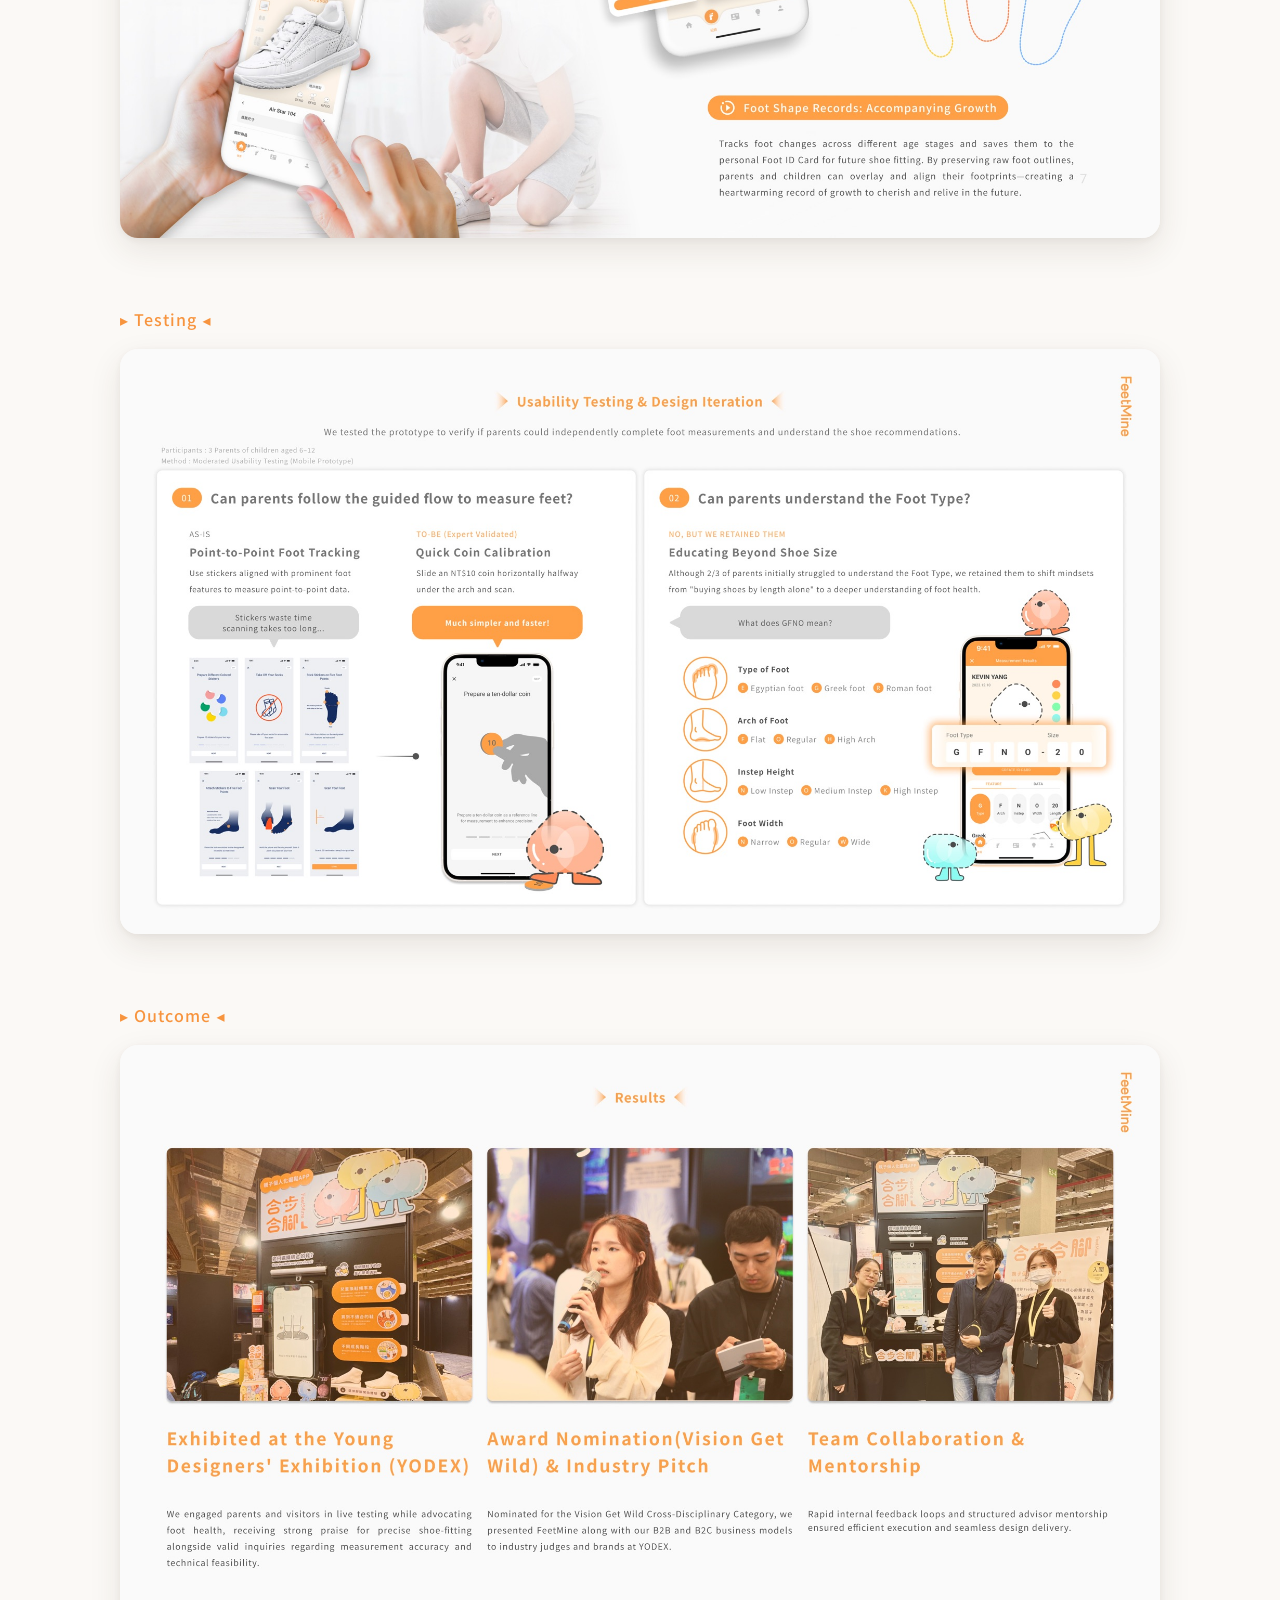
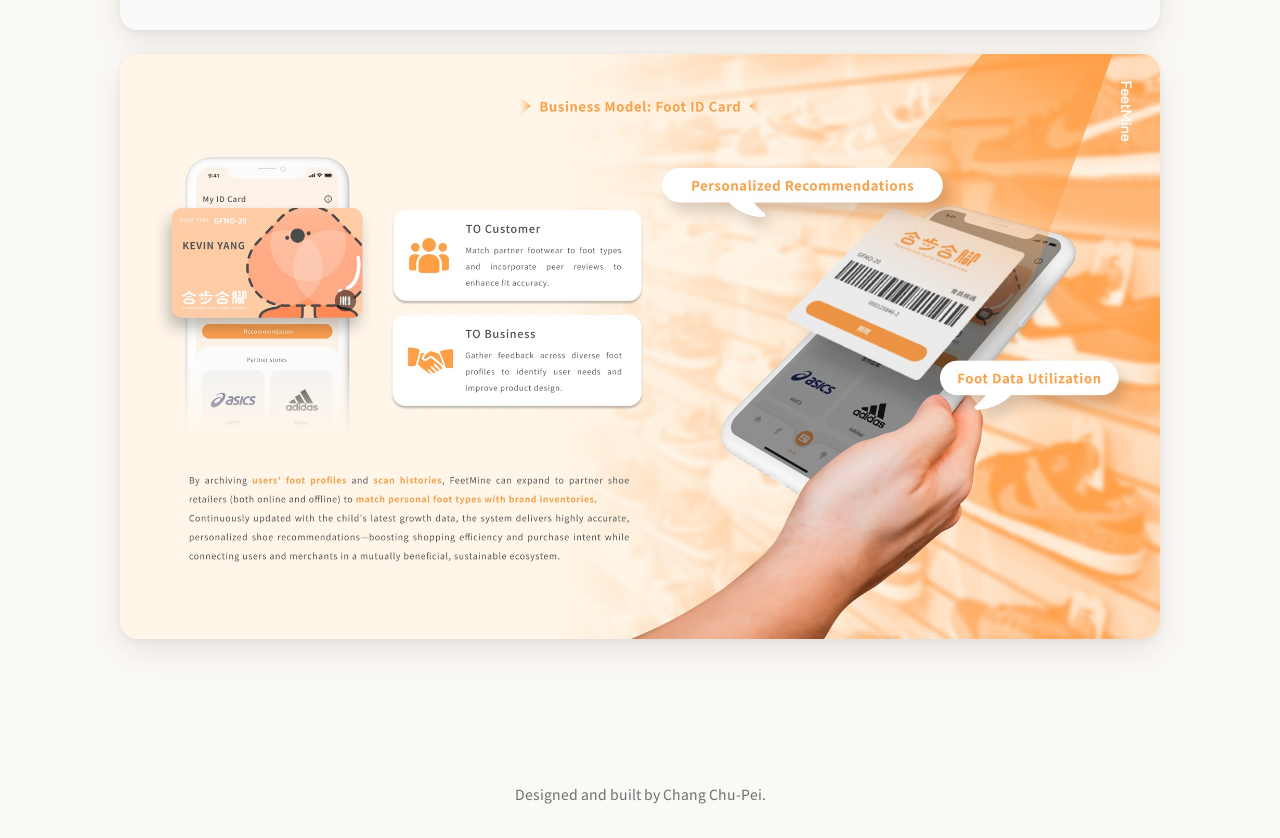
==== commit 14b8b404: "Update on martina's portfolio and feetmine content" ====
--- a/feetmine.html
+++ b/feetmine.html
@@ -30,33 +30,15 @@
   </header>
 
   <main>
-    <section id="study" class="section project" aria-labelledby="project-name">
+    <section id="study" class="section project">
       <div class="wrap">
         <a class="back" href="index.html#work" data-text="work.all"></a>
 
-        <div class="project-head">
-          <div>
-            <h2 id="project-name"><span data-text="project.name"></span> <span class="zh-name" data-text="project.nameZh"></span></h2>
-            <p class="tagline" data-text="project.tagline"></p>
-            <ul class="tags" id="project-tags"></ul>
-            <dl class="facts" id="project-facts"></dl>
-          </div>
-          <figure class="cover"><img id="cover" alt=""></figure>
-        </div>
+        <figure class="cover"><img id="cover" alt=""></figure>
 
-        <!-- The quote demo: what one person said, and what changed because of it. -->
-        <div class="insights">
-          <h3 data-text="project.insights.title"></h3>
-          <p data-text="project.insights.lead"></p>
-          <div class="insights-grid">
-            <div class="quotes" id="quotes"></div>
-            <div class="decision" id="decision" aria-live="polite"></div>
-          </div>
-        </div>
-
-        <!-- The phases, one tab each. -->
-        <div class="tabs" role="tablist" id="tablist"></div>
-        <div id="panels"></div>
+        <!-- The phases, one after another. The links glide to each one. -->
+        <nav class="phase-nav" id="phase-nav"></nav>
+        <div id="phases"></div>
       </div>
     </section>
   </main>
--- a/style.css
+++ b/style.css
@@ -93,7 +93,6 @@
 .desk-copy { position: relative; z-index: 1; }
 .desk-copy p { margin-top: 24px; font-size: 18px; color: var(--ink-soft); max-width: 40ch; }
 .desk-copy .greeting { margin: 0 0 12px; font-family: var(--font-display); color: var(--ink); }
-.desk-copy .hint { font-size: 15px; }
 h1 em { font-style: normal; color: var(--blue); }
 .actions { display: flex; flex-wrap: wrap; gap: 12px; }
 
@@ -119,7 +118,7 @@
 .object:hover, .object:focus-visible, .object.lifted { scale: 1.03; box-shadow: var(--shadow-lifted); }
 .object.lifted { cursor: grabbing; scale: 1.05; }
 .object-link { display: block; margin-top: 10px; font-size: 13px; font-weight: 500; color: var(--blue); }
-.folder-title, .folder-caption, .badge-name, .badge-role, .note-title, .postcard-title, .postcard-body { display: block; }
+.folder-title, .folder-caption, .badge-name, .badge-role, .note-title, .postcard-body { display: block; }
 @keyframes drop {
   from { opacity: 0; translate: 0 -40px; rotate: 0deg; }
 }
@@ -143,7 +142,7 @@
 .folder-tab { position: absolute; top: -22px; left: 14px; font-size: 13px; color: #fff; }
 .folder-title { max-width: 66%; font-size: 26px; line-height: 1.1; }
 .folder-caption { margin-top: 4px; font-size: 14px; color: var(--ink-soft); max-width: 62%; }
-.folder-mascot { position: absolute; right: 10px; bottom: 8px; width: 84px; mix-blend-mode: multiply; }
+.folder-mascot { position: absolute; right: 16px; top: 0; bottom: 0; margin: auto 0; width: 84px; } /* top and bottom 0 with auto margins: centred in the folder */
 
 /* The lanyard badge. */
 .badge { padding: 28px 16px 16px; border-radius: 14px; text-align: center; }
@@ -156,22 +155,14 @@
 .badge-role { font-size: 12px; line-height: 1.4; color: var(--ink-soft); }
 
 /* The sticky note: a title and a grid of tool logos. */
-.note { padding: 18px 18px 20px; border-radius: 4px; background: var(--blue-wash); }
+.note { display: grid; grid-template-rows: auto 1fr; padding: 18px 18px 20px; border-radius: 4px; background: var(--blue-wash); }
 .note-title { margin-bottom: 12px; font-size: 17px; }
-.note-logos { display: grid; grid-template-columns: repeat(3, 1fr); gap: 12px 10px; }
-.note-logos img { width: 100%; height: 34px; object-fit: contain; } /* contain: the Canva wordmark is wide, the others are square */
+.note-logos { display: grid; grid-template-columns: repeat(2, 1fr); gap: 12px 10px; align-content: space-evenly; } /* on phones the card is as tall as the badge beside it, so the logos spread out to fill it */
+.note-logos img { width: 100%; height: 48px; object-fit: contain; } /* contain: the Canva wordmark is wide, the others are square */
 
 /* The postcard. */
 .postcard { grid-column: 1 / -1; padding: 20px 22px; border-radius: 6px; }
-.stamp {
-  position: absolute; top: 14px; right: 14px;
-  width: 56px; height: 64px; padding: 4px;
-  display: grid; place-items: center;
-  border: 1.5px dashed var(--blue); border-radius: 4px;
-  font-size: 11px; line-height: 1.2; text-align: center; color: var(--blue);
-}
-.postcard-title { font-size: 13px; color: var(--ink-soft); }
-.postcard-body { margin-top: 8px; font-size: 24px; max-width: 70%; }
+.postcard-body { font-size: 24px; }
 
 /* ---------- Work: one panel per project (home page) ---------- */
 
@@ -200,59 +191,28 @@
 .project > .wrap { position: relative; }
 .back { display: inline-block; margin-bottom: 28px; font-weight: 500; }
 
-.project-head { display: grid; gap: 40px; align-items: center; margin-bottom: 64px; }
+.cover { margin-bottom: 64px; }
 .zh-name { color: var(--accent); }
-.tagline { margin: 8px 0 16px; font-size: 20px; color: var(--ink-soft); }
 .tags { display: flex; flex-wrap: wrap; gap: 8px; margin-bottom: 24px; }
 .tags li { padding: 4px 14px; border: 1.5px solid var(--ink); border-radius: 999px; background: var(--card); font-size: 14px; font-weight: 500; }
 .tags img { display: inline; height: 16px; width: auto; margin-right: 6px; vertical-align: -3px; } /* width: auto lets the Canva wordmark be wide */
-.facts { display: grid; grid-template-columns: 1fr 1fr; gap: 14px 24px; margin: 0; }
-.facts dt { font-size: 13px; font-weight: 500; color: var(--accent); }
-.facts dd { margin: 0; font-size: 15px; }
 .cover img, .about-grid img { border-radius: var(--radius); box-shadow: var(--shadow); }
 
-/* The quote demo. */
-.insights {
-  margin-bottom: 64px; padding: clamp(24px, 4vw, 44px);
-  background: var(--card); border-radius: var(--radius); box-shadow: var(--shadow);
-}
-.insights > p { color: var(--ink-soft); }
-.insights-grid { display: grid; gap: 28px; align-items: start; margin-top: 24px; }
-.quotes { display: grid; gap: 10px; }
-.quote {
-  display: grid; gap: 4px; padding: 14px 16px;
-  text-align: left; cursor: pointer;
-  background: var(--paper); border: 1.5px solid transparent; border-radius: 12px;
-}
-.quote:hover { border-color: var(--accent); }
-.quote[aria-pressed="true"] { background: var(--accent-wash); border-color: var(--accent); }
-.quote .who { font-size: 13px; color: var(--ink-soft); }
-.decision { padding: 24px 26px; border-radius: 12px; background: var(--ink); color: #fff; }
-.decision > * { animation: reveal 0.3s ease-out; } /* new text slides in each time a quote is picked */
-.decision-label { margin-bottom: 6px; font-size: 14px; font-weight: 500; color: var(--accent); }
-.decision h4 { margin-bottom: 10px; }
-.decision p:last-child { margin: 0; color: rgba(255, 255, 255, 0.85); }
-@keyframes reveal {
-  from { opacity: 0; translate: 0 8px; }
-}
-
-/* The phase tabs. */
-.tabs { display: flex; gap: 8px; margin-bottom: 28px; padding-bottom: 6px; overflow-x: auto; scrollbar-width: none; }
-.tabs [role="tab"] {
-  flex: none; padding: 10px 18px;
-  border: 0; border-radius: 10px; background: var(--accent-wash);
-  font-weight: 500; cursor: pointer;
-}
-.tabs [aria-selected="true"] { background: var(--accent); color: #fff; }
-[role="tabpanel"] h3 { margin-bottom: 20px; max-width: 30ch; }
+/* The phases, one after another. The links at the top glide to each one (site.js). */
+.phase-nav { display: flex; flex-wrap: wrap; gap: 8px; margin-bottom: 40px; }
+.phase-nav a { padding: 10px 18px; border-radius: 10px; background: var(--accent-wash); color: var(--ink); font-weight: 500; text-decoration: none; }
+.phase-nav a:hover { background: var(--accent); color: #fff; }
+.phase + .phase { margin-top: 72px; }
+.phase h3 { margin-bottom: 20px; max-width: 30ch; }
 .phase-mark { display: block; margin-bottom: 8px; font-family: var(--font-body); font-size: 16px; font-weight: 500; color: var(--accent); }
 .phase-mark::before { content: "▸ "; }
 .phase-mark::after { content: " ◂"; }
 .points { display: grid; gap: 12px; margin-bottom: 28px; max-width: 70ch; }
 .points li { position: relative; padding-left: 22px; }
 .points li::before { content: ""; position: absolute; left: 0; top: 0.6em; width: 9px; height: 9px; border-radius: 50%; background: var(--accent); }
-.figures { display: grid; gap: 16px; grid-template-columns: repeat(auto-fit, minmax(280px, 1fr)); }
+.figures { display: grid; gap: 24px; } /* one whole slide per row; clicking a slide opens it full size */
 .figures img { width: 100%; border-radius: var(--radius); box-shadow: var(--shadow); }
+.figures a:hover img { box-shadow: var(--shadow-lifted); }
 
 /* ---------- About ---------- */
 
@@ -296,7 +256,6 @@
   position: relative; max-width: 720px; padding: clamp(28px, 5vw, 56px);
   background: var(--card); border-radius: 10px; box-shadow: var(--shadow);
 }
-.postcard-big .stamp { top: 24px; right: 24px; width: 68px; height: 80px; font-size: 12px; }
 .postcard-big h2 { margin-bottom: 12px; max-width: 12ch; }
 .button {
   display: inline-block; margin-top: 8px; padding: 12px 24px;
@@ -327,6 +286,8 @@
   .folder   { --tilt: -3deg; --i: 0; top: 6%;  left: 40%; width: 320px; }
   .badge    { --tilt: 4deg;  --i: 1; top: 16%; left: 4%;  width: 186px; }
   .note     { --tilt: -5deg; --i: 2; top: 40%; left: 64%; width: 196px; }
+  .note-logos { grid-template-columns: repeat(3, 1fr); } /* the note is its own height here, so a tighter grid */
+  .note-logos img { height: 34px; }
   .postcard { --tilt: 2deg;  --i: 3; top: 70%; left: 26%; width: 290px; }
 
   .timeline li { grid-template-columns: 8.5em 1fr; gap: 12px; }
@@ -335,9 +296,6 @@
 
 @media (min-width: 900px) {
   .desk-grid { grid-template-columns: 5fr 7fr; align-items: center; min-height: min(calc(100vh - 66px), 820px); }
-  .project-head { grid-template-columns: 1.1fr 1fr; }
-  .insights-grid { grid-template-columns: 1fr 1fr; }
-  .decision { position: sticky; top: 90px; }
   .about-grid { grid-template-columns: 260px 1fr; }
   .cv { grid-template-columns: 1.2fr 1fr; }
 }
